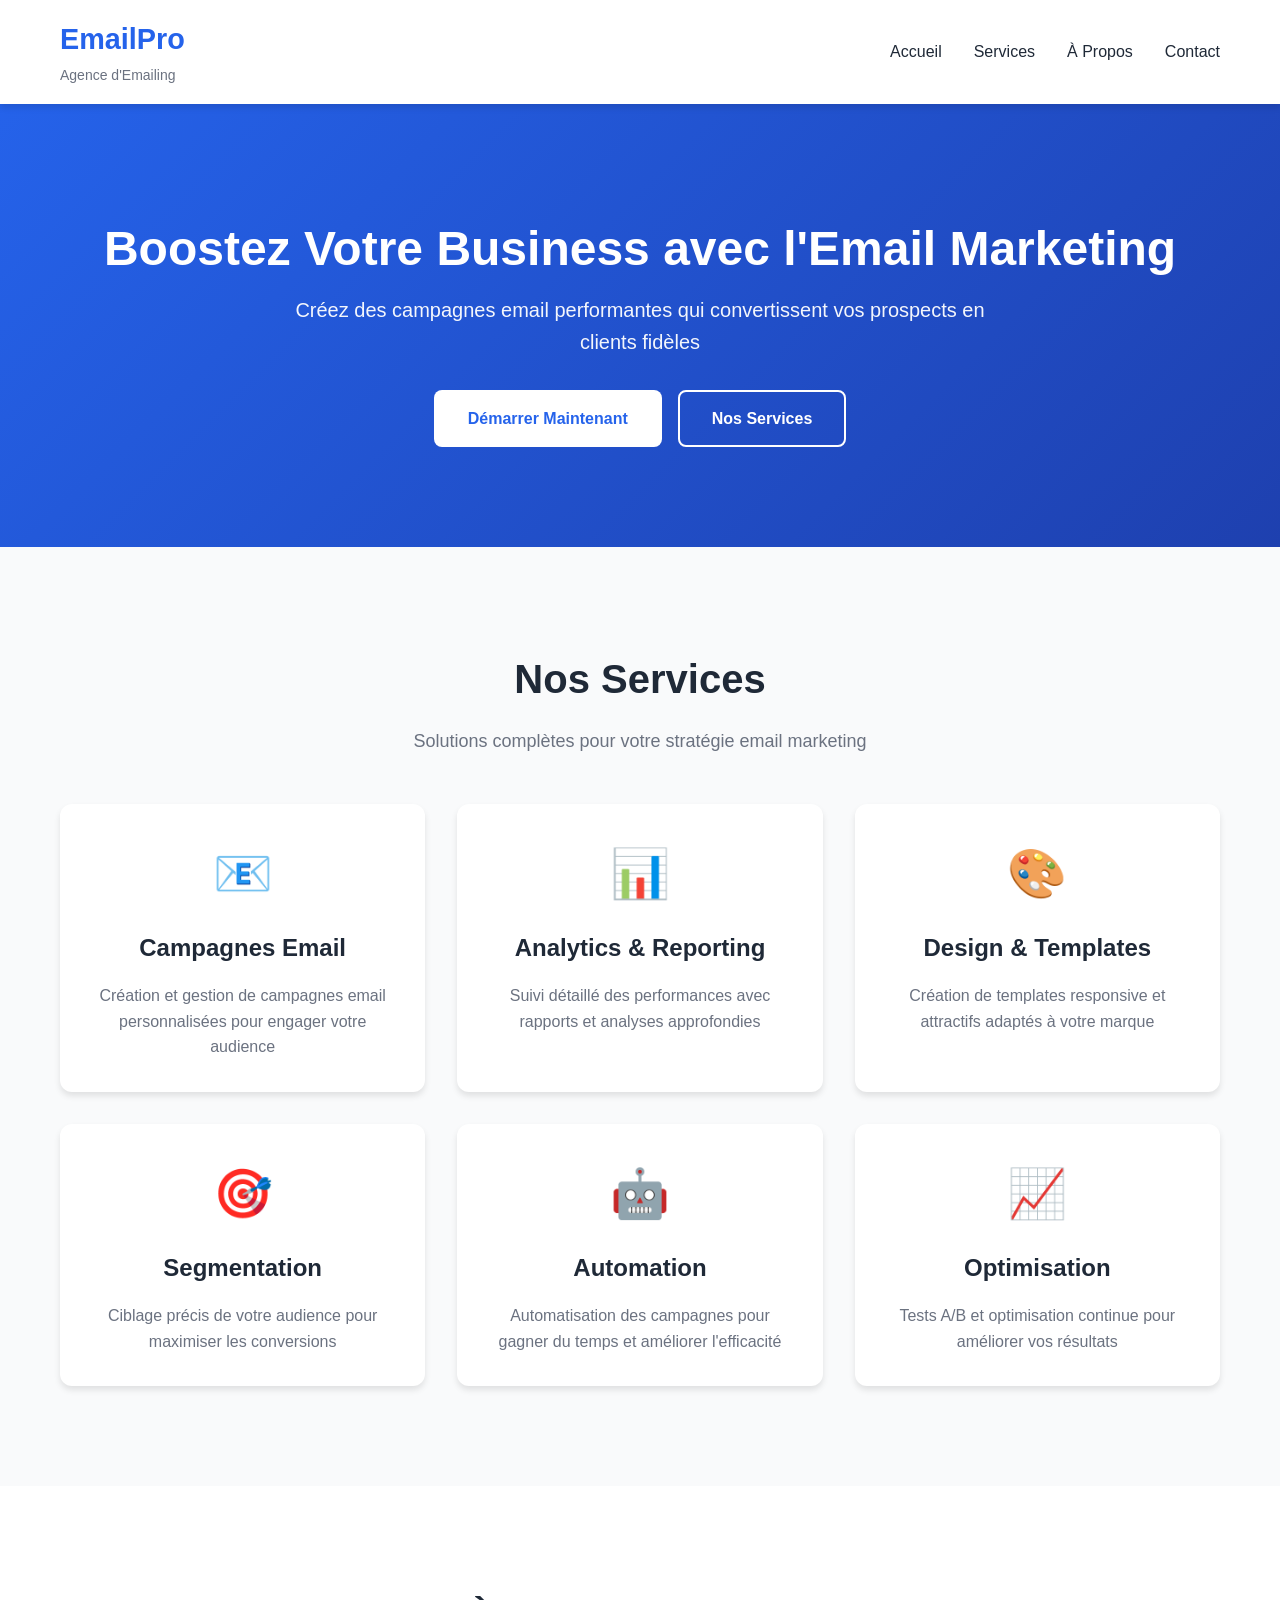
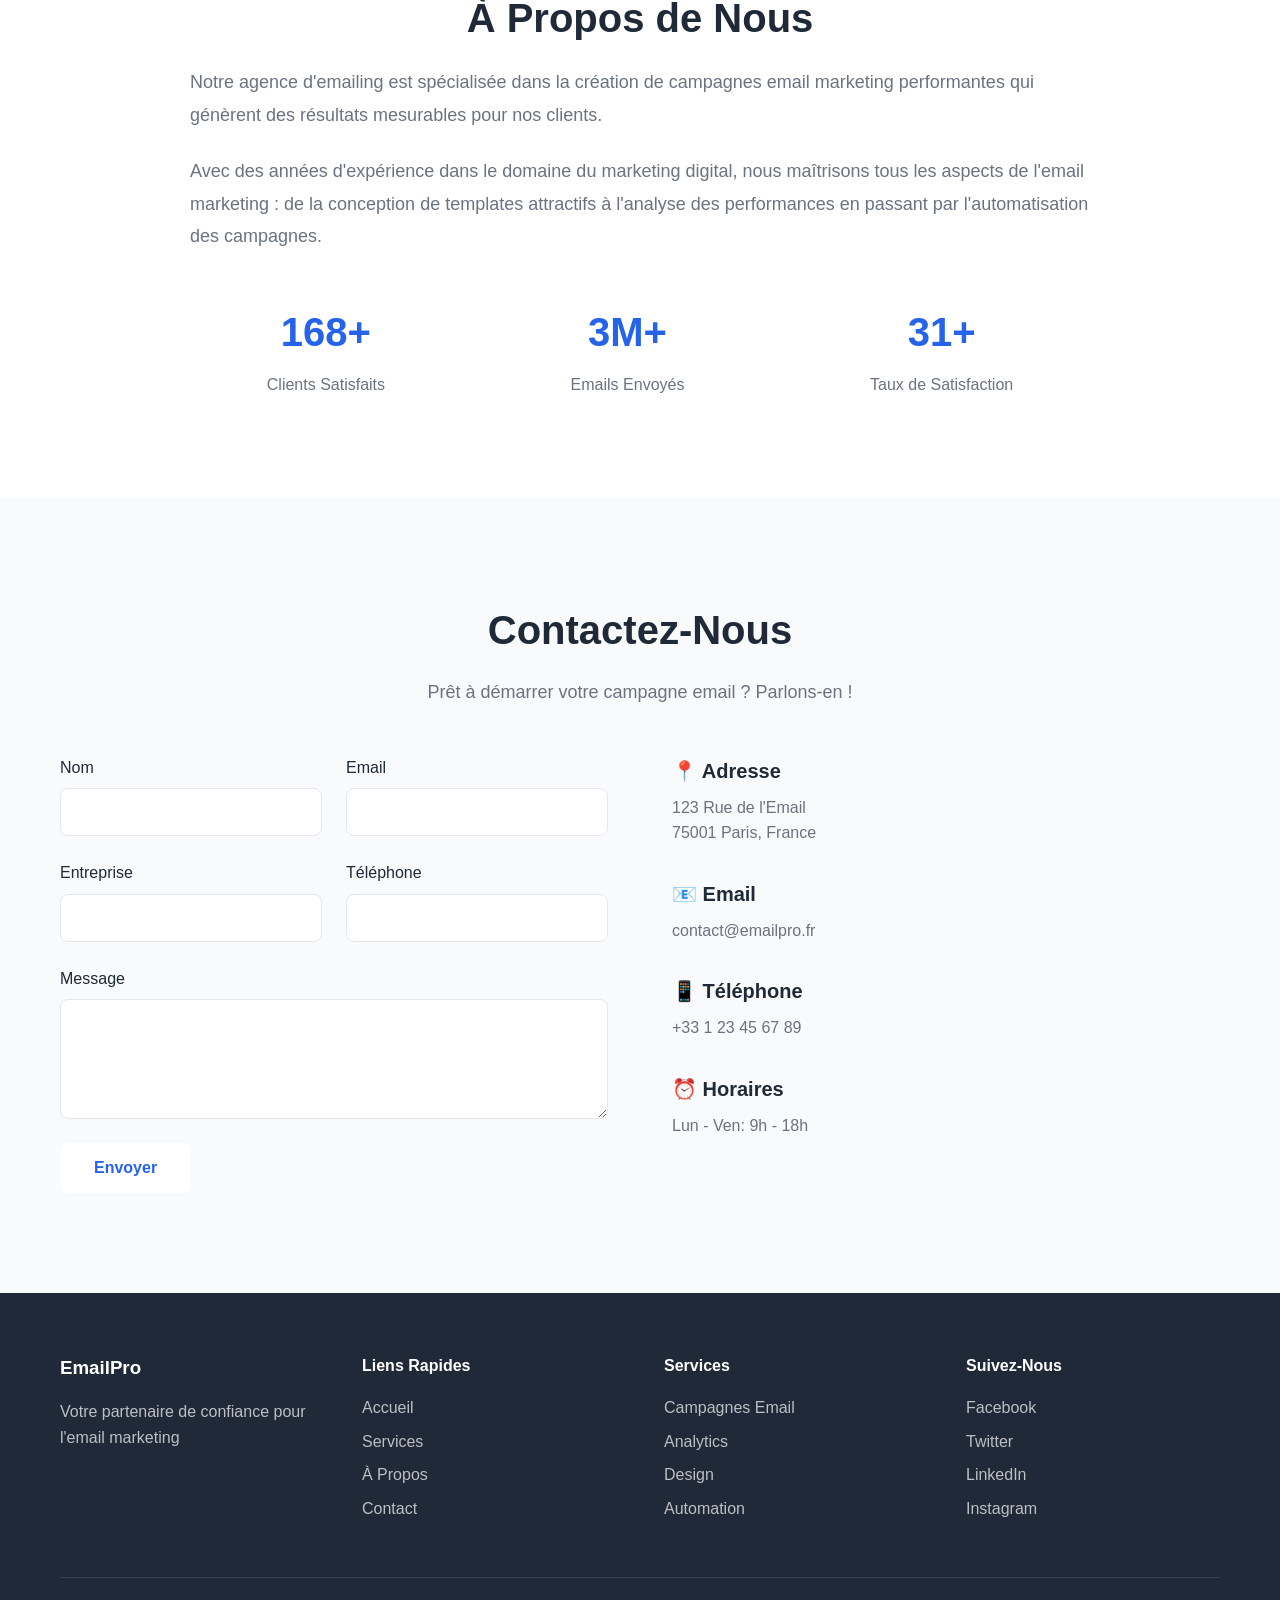
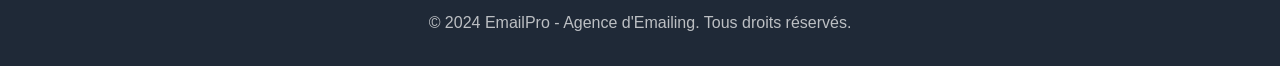
==== index.html @ 553b3f79 "Create complete emailing agency website with HTML, CSS, and JavaScript Co-authored-by: ADLIB-Mrani <" ====
<!DOCTYPE html>
<html lang="fr">
<head>
    <meta charset="UTF-8">
    <meta name="viewport" content="width=device-width, initial-scale=1.0">
    <meta name="description" content="Agence d'emailing professionnelle - Campagnes email marketing personnalisées">
    <title>Agence d'Emailing - Votre Partenaire Email Marketing</title>
    <link rel="stylesheet" href="css/style.css">
</head>
<body>
    <!-- Header / Navigation -->
    <header class="header">
        <nav class="navbar">
            <div class="container">
                <div class="nav-wrapper">
                    <div class="logo">
                        <h1>EmailPro</h1>
                        <span class="tagline">Agence d'Emailing</span>
                    </div>
                    <ul class="nav-menu">
                        <li><a href="#accueil">Accueil</a></li>
                        <li><a href="#services">Services</a></li>
                        <li><a href="#about">À Propos</a></li>
                        <li><a href="#contact">Contact</a></li>
                    </ul>
                    <div class="burger-menu">
                        <span></span>
                        <span></span>
                        <span></span>
                    </div>
                </div>
            </div>
        </nav>
    </header>

    <!-- Hero Section -->
    <section id="accueil" class="hero">
        <div class="container">
            <div class="hero-content">
                <h2 class="hero-title">Boostez Votre Business avec l'Email Marketing</h2>
                <p class="hero-subtitle">Créez des campagnes email performantes qui convertissent vos prospects en clients fidèles</p>
                <div class="hero-buttons">
                    <a href="#contact" class="btn btn-primary">Démarrer Maintenant</a>
                    <a href="#services" class="btn btn-secondary">Nos Services</a>
                </div>
            </div>
        </div>
    </section>

    <!-- Services Section -->
    <section id="services" class="services">
        <div class="container">
            <h2 class="section-title">Nos Services</h2>
            <p class="section-subtitle">Solutions complètes pour votre stratégie email marketing</p>
            <div class="services-grid">
                <div class="service-card">
                    <div class="service-icon">📧</div>
                    <h3>Campagnes Email</h3>
                    <p>Création et gestion de campagnes email personnalisées pour engager votre audience</p>
                </div>
                <div class="service-card">
                    <div class="service-icon">📊</div>
                    <h3>Analytics & Reporting</h3>
                    <p>Suivi détaillé des performances avec rapports et analyses approfondies</p>
                </div>
                <div class="service-card">
                    <div class="service-icon">🎨</div>
                    <h3>Design & Templates</h3>
                    <p>Création de templates responsive et attractifs adaptés à votre marque</p>
                </div>
                <div class="service-card">
                    <div class="service-icon">🎯</div>
                    <h3>Segmentation</h3>
                    <p>Ciblage précis de votre audience pour maximiser les conversions</p>
                </div>
                <div class="service-card">
                    <div class="service-icon">🤖</div>
                    <h3>Automation</h3>
                    <p>Automatisation des campagnes pour gagner du temps et améliorer l'efficacité</p>
                </div>
                <div class="service-card">
                    <div class="service-icon">📈</div>
                    <h3>Optimisation</h3>
                    <p>Tests A/B et optimisation continue pour améliorer vos résultats</p>
                </div>
            </div>
        </div>
    </section>

    <!-- About Section -->
    <section id="about" class="about">
        <div class="container">
            <div class="about-content">
                <div class="about-text">
                    <h2 class="section-title">À Propos de Nous</h2>
                    <p>Notre agence d'emailing est spécialisée dans la création de campagnes email marketing performantes qui génèrent des résultats mesurables pour nos clients.</p>
                    <p>Avec des années d'expérience dans le domaine du marketing digital, nous maîtrisons tous les aspects de l'email marketing : de la conception de templates attractifs à l'analyse des performances en passant par l'automatisation des campagnes.</p>
                    <div class="stats">
                        <div class="stat-item">
                            <span class="stat-number">500+</span>
                            <span class="stat-label">Clients Satisfaits</span>
                        </div>
                        <div class="stat-item">
                            <span class="stat-number">10M+</span>
                            <span class="stat-label">Emails Envoyés</span>
                        </div>
                        <div class="stat-item">
                            <span class="stat-number">95%</span>
                            <span class="stat-label">Taux de Satisfaction</span>
                        </div>
                    </div>
                </div>
            </div>
        </div>
    </section>

    <!-- Contact Section -->
    <section id="contact" class="contact">
        <div class="container">
            <h2 class="section-title">Contactez-Nous</h2>
            <p class="section-subtitle">Prêt à démarrer votre campagne email ? Parlons-en !</p>
            <div class="contact-wrapper">
                <form id="contactForm" class="contact-form">
                    <div class="form-group">
                        <label for="name">Nom</label>
                        <input type="text" id="name" name="name" required>
                    </div>
                    <div class="form-group">
                        <label for="email">Email</label>
                        <input type="email" id="email" name="email" required>
                    </div>
                    <div class="form-group">
                        <label for="company">Entreprise</label>
                        <input type="text" id="company" name="company">
                    </div>
                    <div class="form-group">
                        <label for="phone">Téléphone</label>
                        <input type="tel" id="phone" name="phone">
                    </div>
                    <div class="form-group full-width">
                        <label for="message">Message</label>
                        <textarea id="message" name="message" rows="5" required></textarea>
                    </div>
                    <button type="submit" class="btn btn-primary">Envoyer</button>
                </form>
                <div class="contact-info">
                    <div class="info-item">
                        <h3>📍 Adresse</h3>
                        <p>123 Rue de l'Email<br>75001 Paris, France</p>
                    </div>
                    <div class="info-item">
                        <h3>📧 Email</h3>
                        <p>contact@emailpro.fr</p>
                    </div>
                    <div class="info-item">
                        <h3>📱 Téléphone</h3>
                        <p>+33 1 23 45 67 89</p>
                    </div>
                    <div class="info-item">
                        <h3>⏰ Horaires</h3>
                        <p>Lun - Ven: 9h - 18h</p>
                    </div>
                </div>
            </div>
        </div>
    </section>

    <!-- Footer -->
    <footer class="footer">
        <div class="container">
            <div class="footer-content">
                <div class="footer-section">
                    <h3>EmailPro</h3>
                    <p>Votre partenaire de confiance pour l'email marketing</p>
                </div>
                <div class="footer-section">
                    <h4>Liens Rapides</h4>
                    <ul>
                        <li><a href="#accueil">Accueil</a></li>
                        <li><a href="#services">Services</a></li>
                        <li><a href="#about">À Propos</a></li>
                        <li><a href="#contact">Contact</a></li>
                    </ul>
                </div>
                <div class="footer-section">
                    <h4>Services</h4>
                    <ul>
                        <li><a href="#services">Campagnes Email</a></li>
                        <li><a href="#services">Analytics</a></li>
                        <li><a href="#services">Design</a></li>
                        <li><a href="#services">Automation</a></li>
                    </ul>
                </div>
                <div class="footer-section">
                    <h4>Suivez-Nous</h4>
                    <div class="social-links">
                        <a href="#" class="social-link">Facebook</a>
                        <a href="#" class="social-link">Twitter</a>
                        <a href="#" class="social-link">LinkedIn</a>
                        <a href="#" class="social-link">Instagram</a>
                    </div>
                </div>
            </div>
            <div class="footer-bottom">
                <p>&copy; 2024 EmailPro - Agence d'Emailing. Tous droits réservés.</p>
            </div>
        </div>
    </footer>

    <script src="js/script.js"></script>
</body>
</html>
---- css/style.css ----
/* Reset & Base Styles */
* {
    margin: 0;
    padding: 0;
    box-sizing: border-box;
}

:root {
    --primary-color: #2563eb;
    --secondary-color: #1e40af;
    --accent-color: #3b82f6;
    --text-dark: #1f2937;
    --text-light: #6b7280;
    --bg-light: #f9fafb;
    --bg-white: #ffffff;
    --border-color: #e5e7eb;
    --success-color: #10b981;
    --shadow: 0 4px 6px rgba(0, 0, 0, 0.1);
    --shadow-lg: 0 10px 15px rgba(0, 0, 0, 0.1);
}

body {
    font-family: -apple-system, BlinkMacSystemFont, 'Segoe UI', Roboto, 'Helvetica Neue', Arial, sans-serif;
    line-height: 1.6;
    color: var(--text-dark);
    background-color: var(--bg-white);
}

.container {
    max-width: 1200px;
    margin: 0 auto;
    padding: 0 20px;
}

/* Header & Navigation */
.header {
    background-color: var(--bg-white);
    box-shadow: var(--shadow);
    position: fixed;
    top: 0;
    left: 0;
    right: 0;
    z-index: 1000;
}

.navbar {
    padding: 1rem 0;
}

.nav-wrapper {
    display: flex;
    justify-content: space-between;
    align-items: center;
}

.logo h1 {
    font-size: 1.8rem;
    color: var(--primary-color);
    font-weight: 700;
}

.logo .tagline {
    font-size: 0.875rem;
    color: var(--text-light);
}

.nav-menu {
    display: flex;
    list-style: none;
    gap: 2rem;
}

.nav-menu a {
    text-decoration: none;
    color: var(--text-dark);
    font-weight: 500;
    transition: color 0.3s ease;
}

.nav-menu a:hover {
    color: var(--primary-color);
}

.burger-menu {
    display: none;
    flex-direction: column;
    gap: 4px;
    cursor: pointer;
}

.burger-menu span {
    width: 25px;
    height: 3px;
    background-color: var(--text-dark);
    transition: all 0.3s ease;
}

/* Hero Section */
.hero {
    background: linear-gradient(135deg, var(--primary-color) 0%, var(--secondary-color) 100%);
    color: white;
    padding: 150px 0 100px;
    margin-top: 70px;
    text-align: center;
}

.hero-title {
    font-size: 3rem;
    font-weight: 700;
    margin-bottom: 1rem;
    line-height: 1.2;
}

.hero-subtitle {
    font-size: 1.25rem;
    margin-bottom: 2rem;
    opacity: 0.95;
    max-width: 700px;
    margin-left: auto;
    margin-right: auto;
}

.hero-buttons {
    display: flex;
    gap: 1rem;
    justify-content: center;
    flex-wrap: wrap;
}

/* Buttons */
.btn {
    display: inline-block;
    padding: 0.875rem 2rem;
    font-size: 1rem;
    font-weight: 600;
    text-decoration: none;
    border-radius: 8px;
    transition: all 0.3s ease;
    border: 2px solid transparent;
    cursor: pointer;
}

.btn-primary {
    background-color: var(--bg-white);
    color: var(--primary-color);
}

.btn-primary:hover {
    background-color: var(--bg-light);
    transform: translateY(-2px);
    box-shadow: var(--shadow-lg);
}

.btn-secondary {
    background-color: transparent;
    color: var(--bg-white);
    border-color: var(--bg-white);
}

.btn-secondary:hover {
    background-color: var(--bg-white);
    color: var(--primary-color);
}

/* Services Section */
.services {
    padding: 100px 0;
    background-color: var(--bg-light);
}

.section-title {
    font-size: 2.5rem;
    font-weight: 700;
    text-align: center;
    margin-bottom: 1rem;
    color: var(--text-dark);
}

.section-subtitle {
    font-size: 1.125rem;
    text-align: center;
    color: var(--text-light);
    margin-bottom: 3rem;
    max-width: 600px;
    margin-left: auto;
    margin-right: auto;
}

.services-grid {
    display: grid;
    grid-template-columns: repeat(auto-fit, minmax(300px, 1fr));
    gap: 2rem;
    margin-top: 3rem;
}

.service-card {
    background-color: var(--bg-white);
    padding: 2rem;
    border-radius: 12px;
    box-shadow: var(--shadow);
    transition: all 0.3s ease;
    text-align: center;
}

.service-card:hover {
    transform: translateY(-5px);
    box-shadow: var(--shadow-lg);
}

.service-icon {
    font-size: 3rem;
    margin-bottom: 1rem;
}

.service-card h3 {
    font-size: 1.5rem;
    margin-bottom: 1rem;
    color: var(--text-dark);
}

.service-card p {
    color: var(--text-light);
    line-height: 1.6;
}

/* About Section */
.about {
    padding: 100px 0;
    background-color: var(--bg-white);
}

.about-content {
    max-width: 900px;
    margin: 0 auto;
}

.about-text p {
    font-size: 1.125rem;
    color: var(--text-light);
    margin-bottom: 1.5rem;
    line-height: 1.8;
}

.stats {
    display: flex;
    justify-content: space-around;
    margin-top: 3rem;
    gap: 2rem;
    flex-wrap: wrap;
}

.stat-item {
    text-align: center;
}

.stat-number {
    display: block;
    font-size: 2.5rem;
    font-weight: 700;
    color: var(--primary-color);
    margin-bottom: 0.5rem;
}

.stat-label {
    display: block;
    color: var(--text-light);
    font-size: 1rem;
}

/* Contact Section */
.contact {
    padding: 100px 0;
    background-color: var(--bg-light);
}

.contact-wrapper {
    display: grid;
    grid-template-columns: 1fr 1fr;
    gap: 4rem;
    margin-top: 3rem;
}

.contact-form {
    display: grid;
    grid-template-columns: 1fr 1fr;
    gap: 1.5rem;
}

.form-group {
    display: flex;
    flex-direction: column;
}

.form-group.full-width {
    grid-column: 1 / -1;
}

.form-group label {
    margin-bottom: 0.5rem;
    font-weight: 500;
    color: var(--text-dark);
}

.form-group input,
.form-group textarea {
    padding: 0.875rem;
    border: 1px solid var(--border-color);
    border-radius: 8px;
    font-size: 1rem;
    font-family: inherit;
    transition: border-color 0.3s ease;
}

.form-group input:focus,
.form-group textarea:focus {
    outline: none;
    border-color: var(--primary-color);
}

.contact-form button {
    grid-column: 1 / -1;
    justify-self: start;
}

.contact-info {
    display: flex;
    flex-direction: column;
    gap: 2rem;
}

.info-item h3 {
    font-size: 1.25rem;
    margin-bottom: 0.5rem;
    color: var(--text-dark);
}

.info-item p {
    color: var(--text-light);
    line-height: 1.6;
}

/* Footer */
.footer {
    background-color: var(--text-dark);
    color: white;
    padding: 60px 0 30px;
}

.footer-content {
    display: grid;
    grid-template-columns: repeat(auto-fit, minmax(200px, 1fr));
    gap: 3rem;
    margin-bottom: 3rem;
}

.footer-section h3,
.footer-section h4 {
    margin-bottom: 1rem;
    color: white;
}

.footer-section p {
    color: rgba(255, 255, 255, 0.7);
    line-height: 1.6;
}

.footer-section ul {
    list-style: none;
}

.footer-section ul li {
    margin-bottom: 0.5rem;
}

.footer-section a {
    color: rgba(255, 255, 255, 0.7);
    text-decoration: none;
    transition: color 0.3s ease;
}

.footer-section a:hover {
    color: white;
}

.social-links {
    display: flex;
    flex-direction: column;
    gap: 0.5rem;
}

.footer-bottom {
    border-top: 1px solid rgba(255, 255, 255, 0.1);
    padding-top: 2rem;
    text-align: center;
    color: rgba(255, 255, 255, 0.7);
}

/* Responsive Design */
@media (max-width: 768px) {
    .nav-menu {
        display: none;
    }

    .burger-menu {
        display: flex;
    }

    .hero-title {
        font-size: 2rem;
    }

    .hero-subtitle {
        font-size: 1rem;
    }

    .services-grid {
        grid-template-columns: 1fr;
    }

    .contact-wrapper {
        grid-template-columns: 1fr;
        gap: 2rem;
    }

    .contact-form {
        grid-template-columns: 1fr;
    }

    .stats {
        flex-direction: column;
        gap: 1.5rem;
    }

    .footer-content {
        grid-template-columns: 1fr;
        gap: 2rem;
    }
}

@media (max-width: 480px) {
    .hero {
        padding: 120px 0 80px;
    }

    .hero-title {
        font-size: 1.75rem;
    }

    .section-title {
        font-size: 2rem;
    }

    .services,
    .about,
    .contact {
        padding: 60px 0;
    }
}

/* Animations */
@keyframes fadeInUp {
    from {
        opacity: 0;
        transform: translateY(20px);
    }
    to {
        opacity: 1;
        transform: translateY(0);
    }
}

.service-card,
.stat-item,
.info-item {
    animation: fadeInUp 0.6s ease-out;
}
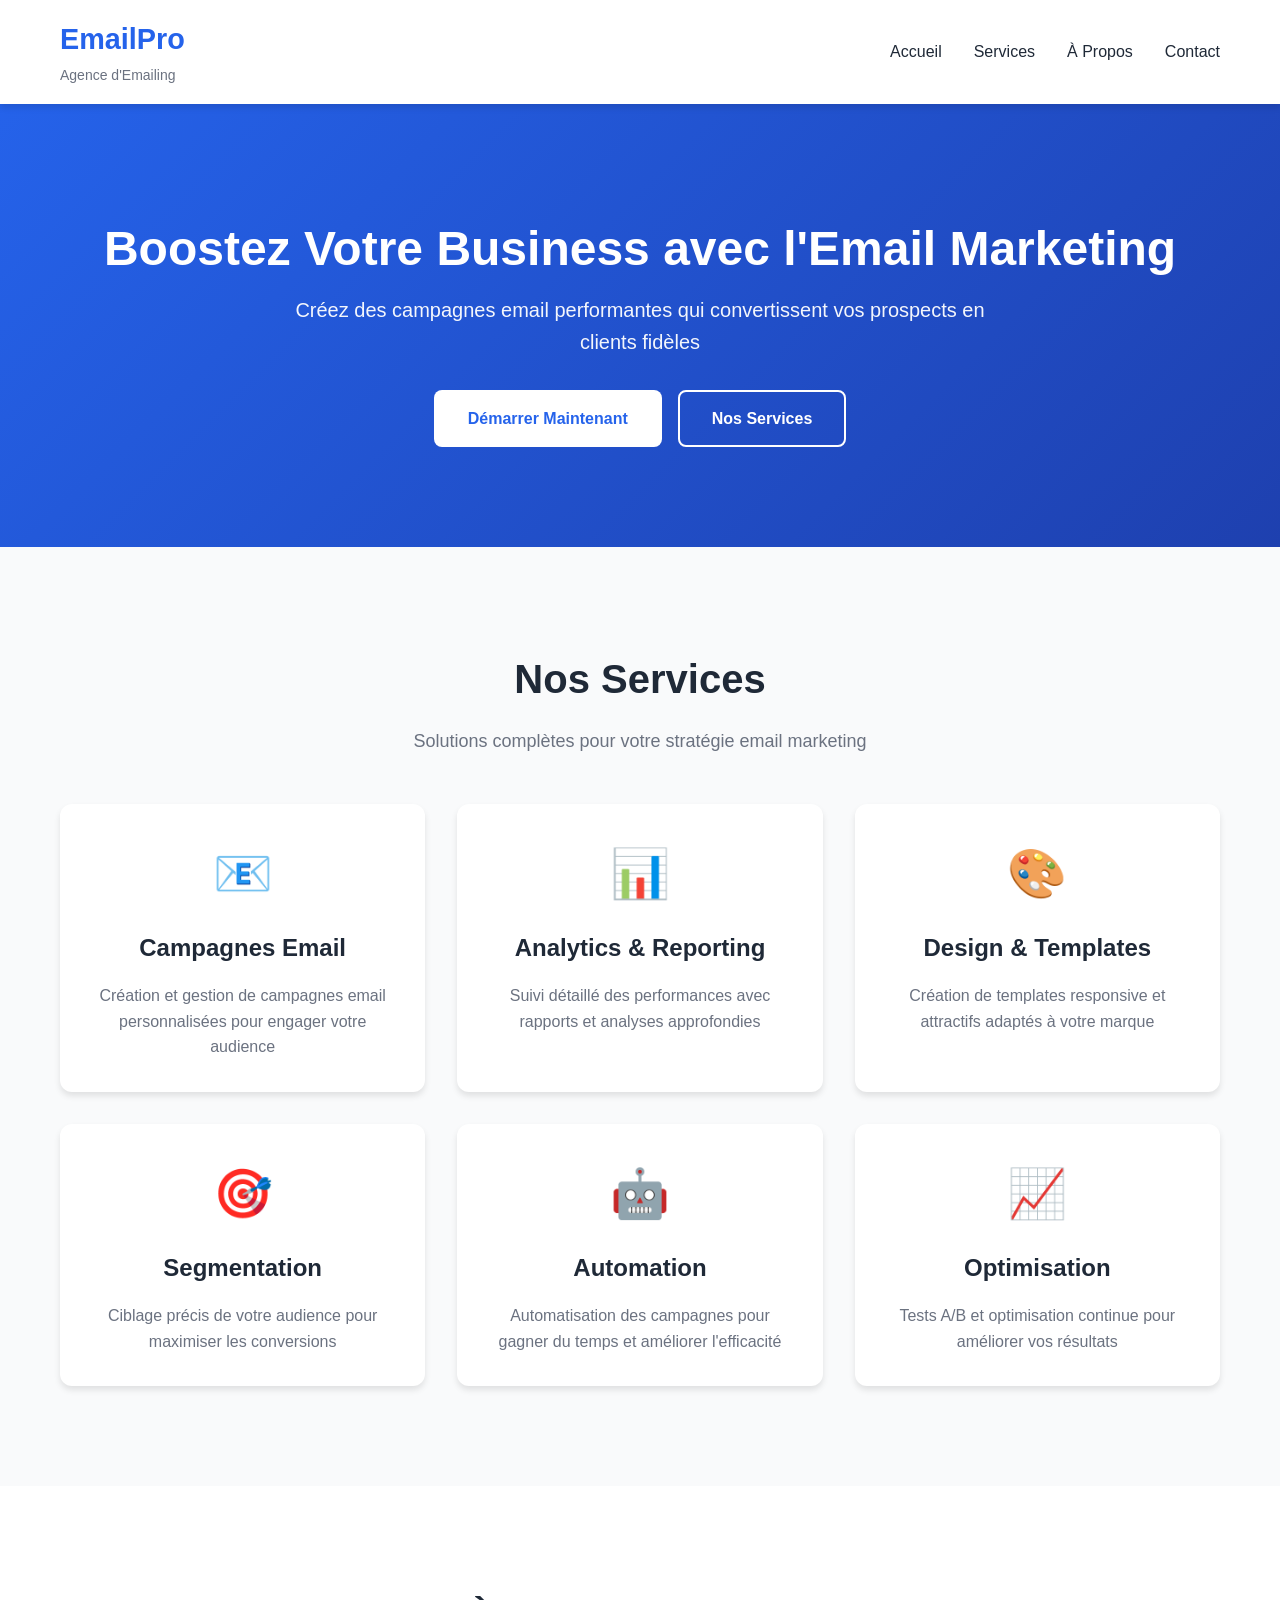
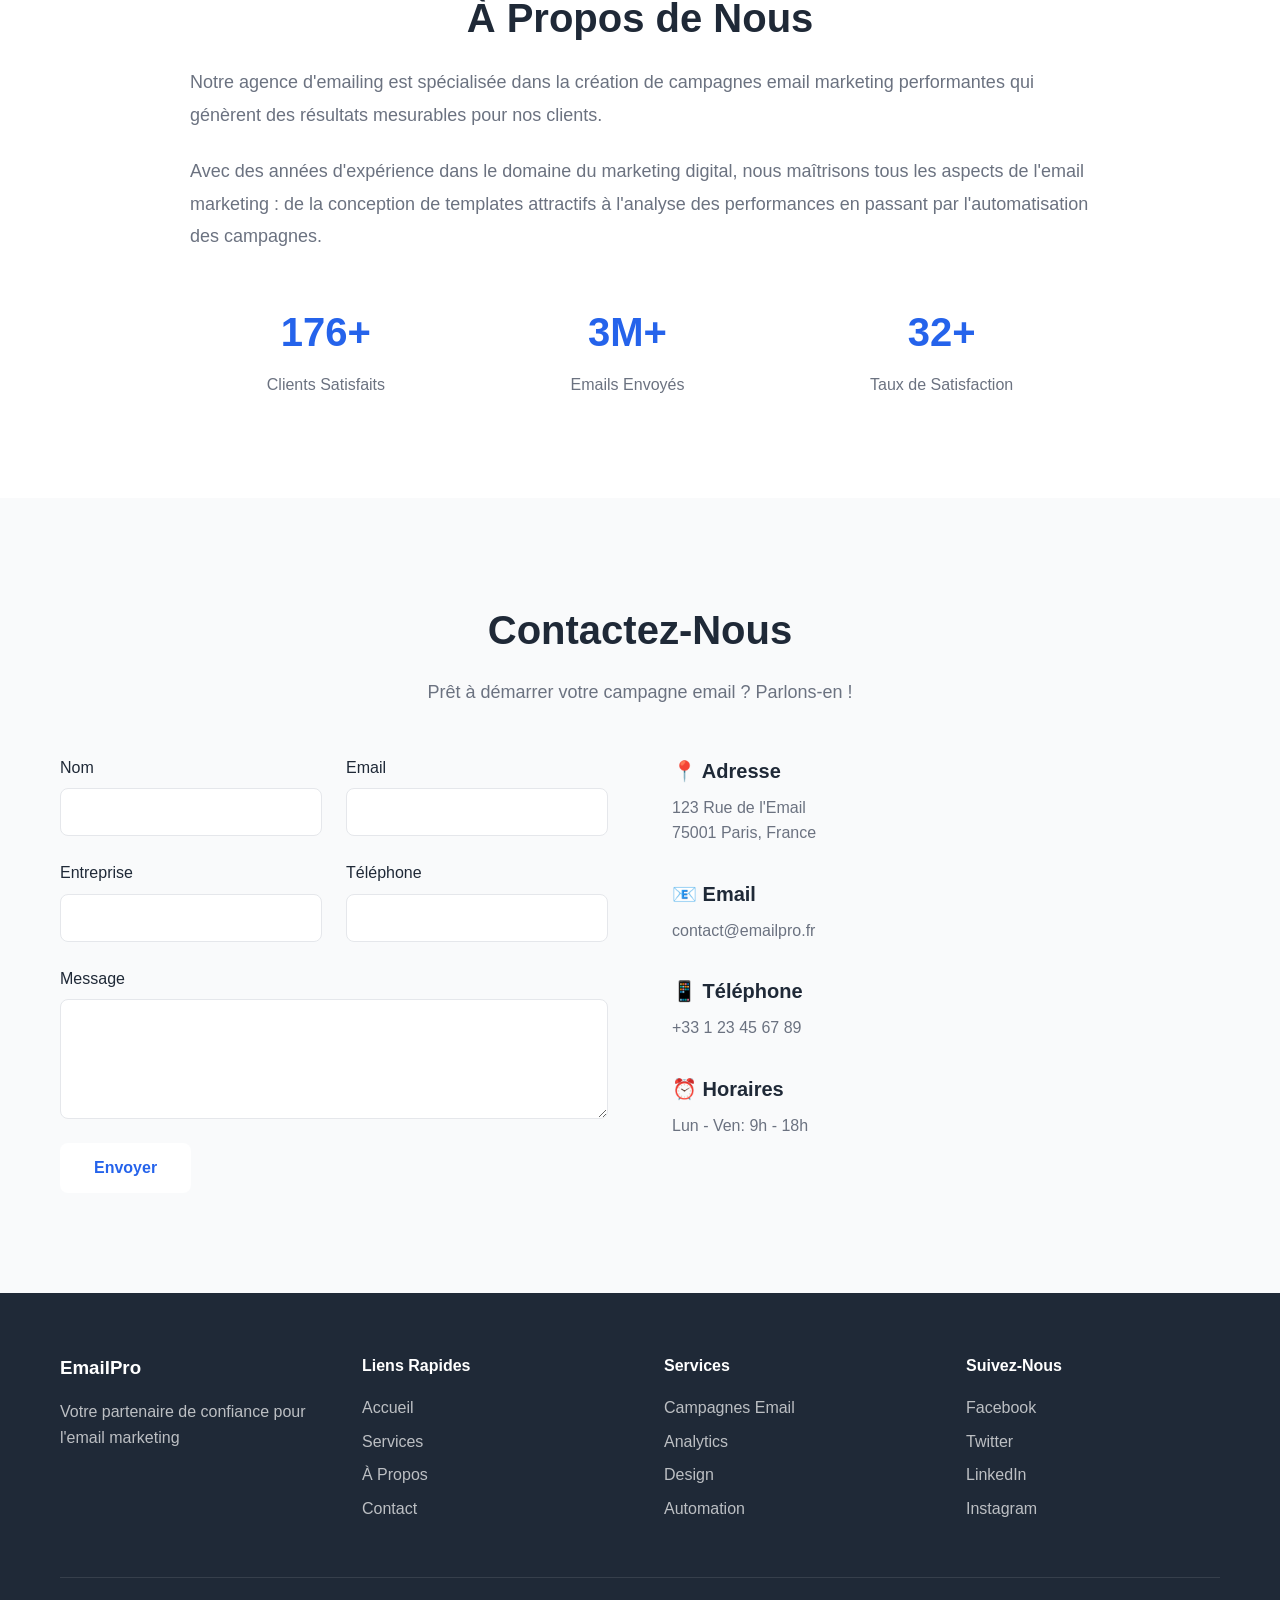
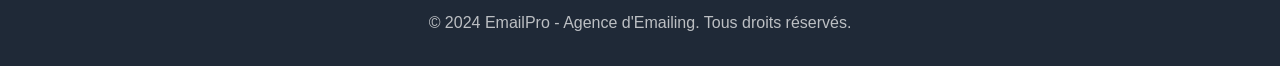
==== commit 7f42d991: "Refactor JavaScript and CSS based on code review feedback Co-authored-by: ADLIB-Mrani <174895145+ADL" ====
--- a/index.html
+++ b/index.html
@@ -3,7 +3,7 @@
 <head>
     <meta charset="UTF-8">
     <meta name="viewport" content="width=device-width, initial-scale=1.0">
-    <meta name="description" content="Agence d'emailing professionnelle - Campagnes email marketing personnalisées">
+    <meta name="description" content="Agence d'emailing professionnelle - Création de campagnes email marketing, automation, analytics, design de templates responsive. Plus de 500 clients satisfaits et 10M+ emails envoyés.">
     <title>Agence d'Emailing - Votre Partenaire Email Marketing</title>
     <link rel="stylesheet" href="css/style.css">
 </head>
--- a/css/style.css
+++ b/css/style.css
@@ -435,6 +435,19 @@
         grid-template-columns: 1fr;
         gap: 2rem;
     }
+
+    .nav-menu.active {
+        display: flex;
+        flex-direction: column;
+        position: absolute;
+        top: 100%;
+        left: 0;
+        right: 0;
+        background-color: white;
+        box-shadow: 0 4px 6px rgba(0, 0, 0, 0.1);
+        padding: 1rem;
+        gap: 1rem;
+    }
 }
 
 @media (max-width: 480px) {
@@ -468,9 +481,3 @@
         transform: translateY(0);
     }
 }
-
-.service-card,
-.stat-item,
-.info-item {
-    animation: fadeInUp 0.6s ease-out;
-}
